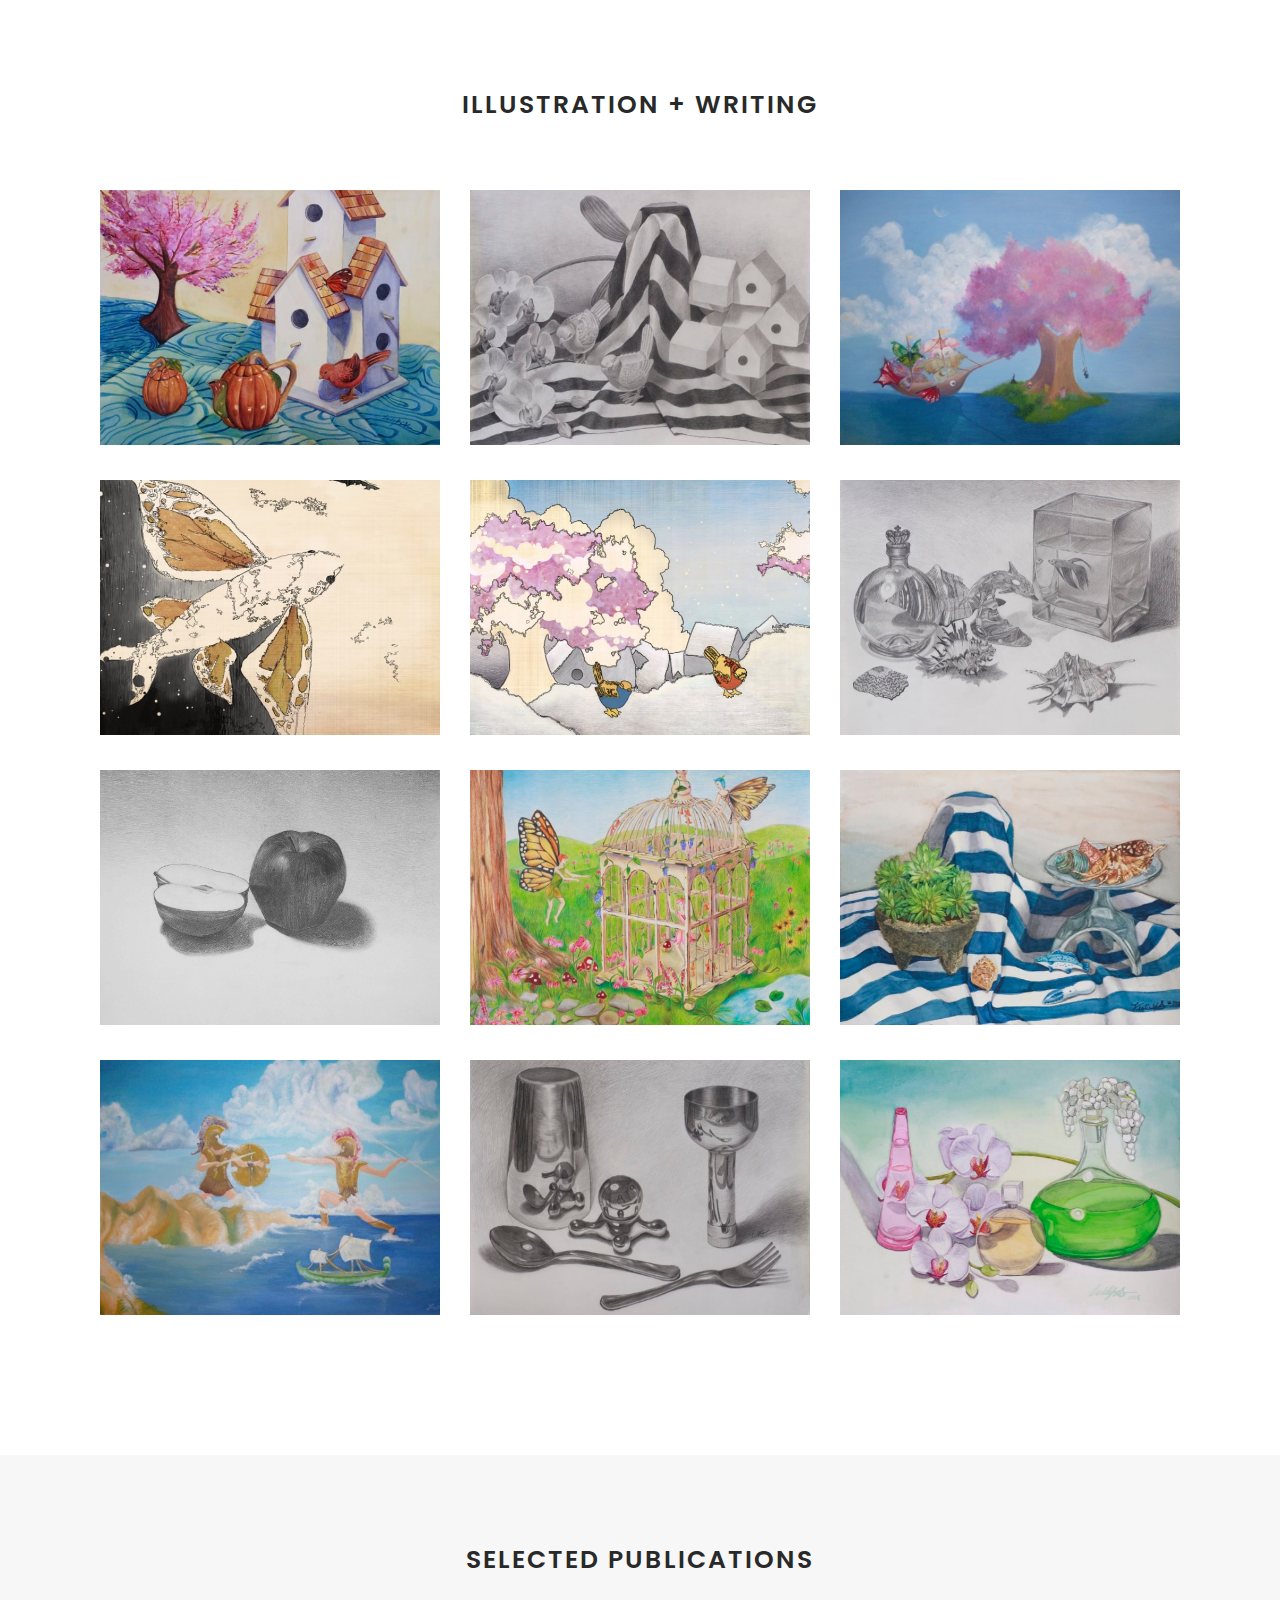
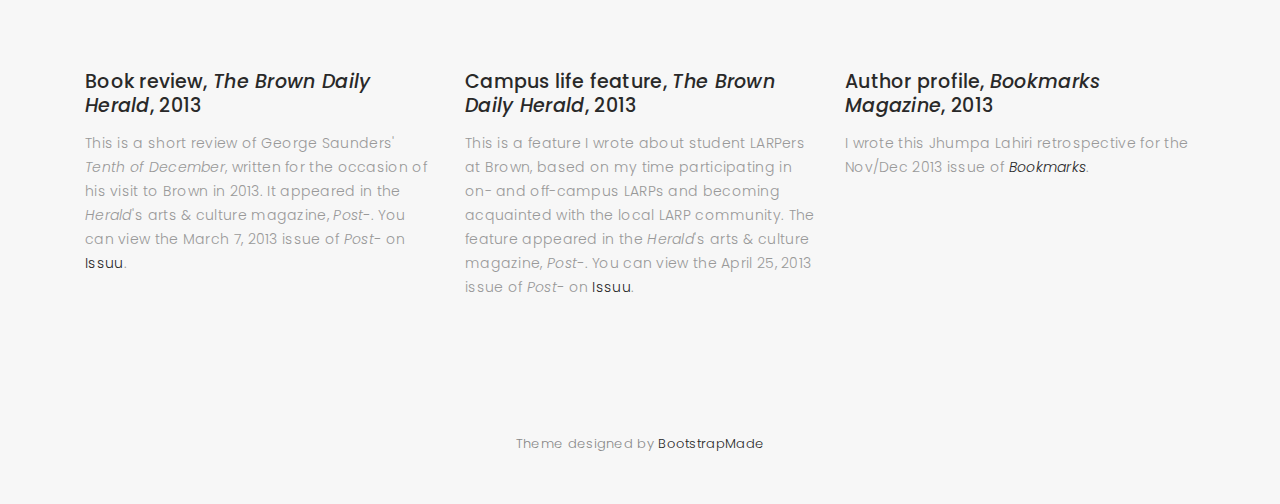
==== art/index.html @ 54185319 "swap images" ====
<!DOCTYPE html>
<html lang="en">

<head>
  <!-- meta -->
  <meta charset="utf-8">
  <meta content="width=device-width, initial-scale=1.0" name="viewport">

  <title>Leslie Shen</title>

  <!-- Google Fonts -->
  <link href="https://fonts.googleapis.com/css?family=Poppins:300,300i,400,400i,500,500i,600,600i,700,700i|Playfair+Display:400,400i,700,700i,900,900i" rel="stylesheet">

  <!-- Bootstrap CSS File -->
  <link href="lib/bootstrap/css/bootstrap.min.css" rel="stylesheet">

  <!-- Libraries CSS Files -->
  <link href="lib/owlcarousel/assets/owl.carousel.min.css" rel="stylesheet">
  <link href="lib/magnific-popup/magnific-popup.css" rel="stylesheet">
  <link href="lib/hover/hover.min.css" rel="stylesheet">

  <!-- Main Stylesheet File -->
  <link href="css/style.css" rel="stylesheet">

  <!-- Responsive css -->
  <link href="css/responsive.css" rel="stylesheet">

</head>

<body>


  <!-- start section portfolio -->
  <div id="portfolio" class="text-center paddsection">

    <div class="container">
      <div class="section-title text-center">
        <h2>Illustration + Writing</h2>
      </div>
    </div>

    <div class="container">
      <div class="row">
        <div class="col-md-12">

          <div class="portfolio-container">

            <div class="col-lg-4 col-md-6 portfolio-thumbnail all illustration">
              <a class="popup-img" href="images/watercolor1_min.jpg">
                <img src="images/watercolor1_min.jpg" alt="img">
              </a>
            </div>

            <div class="col-lg-4 col-md-6 portfolio-thumbnail all illustration">
              <a class="popup-img" href="images/pencil1_min.jpg">
                <img src="images/pencil1_min.jpg"  alt="img">
              </a>
            </div>

            <div class="col-lg-4 col-md-6 portfolio-thumbnail all illustration">
              <a class="popup-img" href="images/treeship_min_1.jpg">
                <img src="images/treeship_min_1.jpg" alt="img">
              </a>
            </div>

            <div class="col-lg-4 col-md-6 portfolio-thumbnail all illustration">
              <a class="popup-img" href="images/ukiyoe2_min.jpg">
                <img src="images/ukiyoe2_min.jpg" alt="img">
              </a>
            </div>

            <div class="col-lg-4 col-md-6 portfolio-thumbnail all illustration">
              <a class="popup-img" href="images/ukiyoe1_min.jpg">
                <img src="images/ukiyoe1_min.jpg" alt="img">
              </a>
            </div>

            <div class="col-lg-4 col-md-6 portfolio-thumbnail all illustration">
              <a class="popup-img" href="images/pencil2_min.jpg">
                <img src="images/pencil2_min.jpg" alt="img">
              </a>
            </div>

            <div class="col-lg-4 col-md-6 portfolio-thumbnail all illustration">
              <a class="popup-img" href="images/apple_min.jpg">
                <img src="images/apple_min.jpg" alt="img">
              </a>
            </div>

            <div class="col-lg-4 col-md-6 portfolio-thumbnail all illustration">
              <a class="popup-img" href="images/fairies_min.jpg">
                <img src="images/fairies_min.jpg" alt="img">
              </a>
            </div>

            <div class="col-lg-4 col-md-6 portfolio-thumbnail all illustration">
              <a class="popup-img" href="images/watercolor2_min.jpg">
                <img src="images/watercolor2_min.jpg" alt="img">
              </a>
            </div>

            <div class="col-lg-4 col-md-6 portfolio-thumbnail all illustration">
              <a class="popup-img" href="images/ship2_min.jpg">
                <img src="images/ship2_min.jpg" alt="img">
              </a>
            </div>

            <div class="col-lg-4 col-md-6 portfolio-thumbnail all illustration">
              <a class="popup-img" href="images/pencil4_min.jpg">
                <img src="images/pencil4_min.jpg" alt="img">
              </a>
            </div>

            <div class="col-lg-4 col-md-6 portfolio-thumbnail all illustration">
              <a class="popup-img" href="images/pencil6_min.jpg">
                <img src="images/watercolor3_min.jpg" alt="img">
              </a>
            </div>

          </div>
        </div>
      </div>
    </div>

  </div>
  <!-- End section portfolio -->


  <!-- start section journal -->
  <div id="journal" class="text-left paddsection">

    <div class="container">
      <div class="section-title text-center">
        <h2>Selected Publications</h2>
      </div>
    </div>

    <div class="container">
      <div class="journal-block">
        <div class="row">

          <div class="col-lg-4 col-md-6">
            <div class="journal-info">

              <div class="journal-txt">

                <h4><a href="http://post.browndailyherald.com/2013/03/07/george-saunders/">Book review, <i>The Brown Daily Herald</i>, 2013</a></h4>
                <p class="separator">
                This is a short review of George Saunders' <i>Tenth of December</i>, written for the occasion of his visit
                to Brown in 2013. It appeared in the <i>Herald</i>'s arts & culture magazine, <i>Post-</i>. 
                You can view the March 7, 2013 issue of <i>Post-</i> on <a href=https://issuu.com/browndailyherald/docs/2013-03-07-post>Issuu</a>.  
                </p>

              </div>

            </div>
          </div>

          <div class="col-lg-4 col-md-6">
            <div class="journal-info">

              <div class="journal-txt">

                <h4><a href="http://post.browndailyherald.com/2013/04/25/lrpe-diem/">Campus life feature, <i>The Brown Daily Herald</i>, 2013</a></h4>
                <p class="separator">
                This is a feature I wrote about student LARPers at Brown, based on my time 
                participating in on- and off-campus LARPs and becoming acquainted with the local LARP community.
                The feature appeared in the <i>Herald</i>'s arts & culture magazine, <i>Post-</i>.  
                You can view the April 25, 2013 issue of <i>Post-</i> on <a href="https://issuu.com/browndailyherald/docs/2013-04-25-post">Issuu</a>.
                </p>

              </div>

            </div>
          </div>

          <div class="col-lg-4 col-md-6">
            <div class="journal-info">

              <div class="journal-txt">

                <h4><a href="jhumpalahiri-20131112.pdf">Author profile, <i>Bookmarks Magazine</i>, 2013</a></h4>
                <p class="separator">
                I wrote this Jhumpa Lahiri retrospective for the Nov/Dec 2013 issue of <a href="http://www.bookmarksmagazine.com"><i>Bookmarks</i></a>. 
                </p>

              </div>

            </div>
          </div>

        </div>

      </div>
    </div>

  </div>
  <!-- End section journal -->


  <!-- start section footer -->
  <div id="footer" class="text-center">
    <div class="container">

      <div class="credits">
        Theme designed by <a href="https://bootstrapmade.com/">BootstrapMade</a>
      </div>

    </div>
  </div>
  <!-- End section footer -->

  <!-- JavaScript Libraries -->
  <script src="lib/jquery/jquery.min.js"></script>
  <script src="lib/jquery/jquery-migrate.min.js"></script>
  <script src="lib/bootstrap/js/bootstrap.bundle.min.js"></script>
  <script src="lib/owlcarousel/owl.carousel.min.js"></script> 
  <script src="lib/magnific-popup/magnific-popup.min.js"></script>
  <script src="lib/isotope/isotope.pkgd.min.js"></script>

  <!-- Template Main Javascript File -->
  <script src="js/main.js"></script>

</body>

</html>
---- art/css/style.css ----
/*  General Styling
/*-----------------------------------------------------------------------------------*/

body {
  background: #ffffff;
  color: #898989;
  font-family: 'Poppins', helvetica;
  font-size: 15px;
  font-weight: 300;
  line-height: 20px;
  letter-spacing: 0.02em;
  overflow-x: hidden;
  margin: 0 auto;
  padding: 0;
  -moz-box-sizing: border-box;
  -ms-box-sizing: border-box;
  -o-box-sizing: border-box;
  -webkit-box-sizing: border-box;
  box-sizing: border-box;
}

h1, h2, h3, h4, h5, h6 {
  margin: 0;
}

h2 {
  color: #292929;
  font-weight: 600;
}

h4 {
  color: #292929;
  font-size: 14px;
  font-weight: 600;
}

a {
  color: #292929;
  text-decoration: none !important;
  -moz-transition: all 0.5s ease-in-out 0s;
  -ms-transition: all 0.5s ease-in-out 0s;
  -o-transition: all 0.5s ease-in-out 0s;
  -webkit-transition: all 0.5s ease-in-out 0s;
  transition: all 0.5s ease-in-out 0s;
}

a:hover {
  -moz-transition: all 0.5s ease-in-out 0s;
  -ms-transition: all 0.5s ease-in-out 0s;
  -o-transition: all 0.5s ease-in-out 0s;
  -webkit-transition: all 0.5s ease-in-out 0s;
  transition: all 0.5s ease-in-out 0s;
}

a:hover, a:focus {
  color: #5a7694;
  text-decoration: underline;
}

nav ul li a {
  padding: 2px 0 0 0;
  position: relative;
  display: block;
  font-size: 12px;
  color: #999999;
  letter-spacing: 0.1em;
  font-weight: 500;
  line-height: 14px;
  text-transform: uppercase;
  -moz-transition: all 0.5s ease-in-out 0s;
  -ms-transition: all 0.5s ease-in-out 0s;
  -o-transition: all 0.5s ease-in-out 0s;
  -webkit-transition: all 0.5s ease-in-out 0s;
  transition: all 0.5s ease-in-out 0s;
}

p {
  margin: 25px 0;
  padding: 0;
  font-size: 15px;
  color: #999999;
  line-height: 28px;
}

::-moz-selection {
  background: #5a7694;
  color: #fff;
}

::selection {
  background: #5a7694;
  color: #fff;
}

.btn {
  background: #333;
  border: medium none;
  border-radius: 0;
  color: #fff;
  font-size: 12px;
  height: 50px;
  line-height: 50px;
  padding: 0 30px;
  text-transform: uppercase;
}

.btn:hover, .btn:focus {
  color: #fff;
}

.padDiv {
  padding: 30px 20px;
}

.section-title {
  margin-bottom: 70px;
}

.section-title h2 {
  font-size: 25px;
  letter-spacing: 2px;
  text-transform: uppercase;
}

.form-control {
  background-color: transparent;
  border: 1px solid #999;
  border-radius: 0;
  color: #999999;
  font-size: 12px;
  font-weight: 500;
  height: 50px;
  letter-spacing: 0.1em;
  padding-left: 10px;
  margin: 0 0 25px 0;
  line-height: 14px;
  text-transform: uppercase;
}

.form-control:focus {
  box-shadow: none;
  outline: 0 none;
}

.paddsection {
  padding-top: 90px;
  padding-bottom: 90px;
}

.paddsections {
  padding-top: 90px;
  padding-bottom: 90px !important;
}

.hvr-shutter-in-horizontal::before {
  background: #333;
}

.hvr-shutter-in-horizontal:hover {
  background: #5a7694;
}

.mb-30 {
  margin-bottom: 30px;
}

/*-----------------------------------------------------------------------------------*/
/*  Portfolio
/*-----------------------------------------------------------------------------------*/

#portfolio {
  position: relative;
  padding-bottom: 50px;
}

#portfolio .portfolio-list {
  margin-bottom: 50px;
}

#portfolio .portfolio-list .nav {
  display: inline-block;
  margin: 0;
}

#portfolio .portfolio-list .nav li {
  margin: 0 40px 0 0;
  float: left;
  font-size: 14px;
  color: #999999;
  line-height: 16px;
  cursor: pointer;
  font-family: 'Poppins', helvetica;
  font-weight: 500;
  letter-spacing: 0.02em;
  text-transform: capitalize;
  -moz-transition: all 0.5s ease-in-out 0s;
  -ms-transition: all 0.5s ease-in-out 0s;
  -o-transition: all 0.5s ease-in-out 0s;
  -webkit-transition: all 0.5s ease-in-out 0s;
  transition: all 0.5s ease-in-out 0s;
}

#portfolio .portfolio-list .nav li:hover, #portfolio .portfolio-list .nav li.filter-active  {
  color: #5a7694;
  -moz-transition: all 0.5s ease-in-out 0s;
  -ms-transition: all 0.5s ease-in-out 0s;
  -o-transition: all 0.5s ease-in-out 0s;
  -webkit-transition: all 0.5s ease-in-out 0s;
  transition: all 0.5s ease-in-out 0s;
}

#portfolio .portfolio-container {
  display: inline-block;
  margin-bottom: 50px;
  width: 100%;
}

.portfolio-thumbnail {
  margin-bottom: 30px;
  overflow: hidden;
  min-height: 260px;
}

.portfolio-thumbnail img {
  max-width: 100%;
}

/*-----------------------------------------------------------------------------------*/
/*  Journal
/*-----------------------------------------------------------------------------------*/

#journal,  #journal-blog {
  height: auto;
  width: 100%;
  background: #f7f7f7;
  padding-bottom: 60px;
  position: relative;
}

#journal-blog {
  background: #fff;
  padding-bottom: 30px;
}

#journal .journal-block {
  display: inline-block;
  height: auto;
  width: 100%;
}

#journal .journal-block .journal-info {
  position: relative;
}

.journal-block .journal-info img {
  max-width: 100%;
}

.journal-block .journal-info .journal-txt {
  padding: 25px 0px;
  position: relative;
}

.journal-block .journal-info .journal-txt h4 a {
  display: block;
  font-size: 19px;
  line-height: 24px;
  margin: 0 0 13px 0;
  font-weight: 500;
  color: #292929;
  -moz-transition: all 0.5s ease-in-out 0s;
  -ms-transition: all 0.5s ease-in-out 0s;
  -o-transition: all 0.5s ease-in-out 0s;
  -webkit-transition: all 0.5s ease-in-out 0s;
  transition: all 0.5s ease-in-out 0s;
}

.journal-block .journal-info .journal-txt h4 a:hover {
  color: #5a7694;
  -moz-transition: all 0.5s ease-in-out 0s;
  -ms-transition: all 0.5s ease-in-out 0s;
  -o-transition: all 0.5s ease-in-out 0s;
  -webkit-transition: all 0.5s ease-in-out 0s;
  transition: all 0.5s ease-in-out 0s;
}

.journal-block .journal-info .journal-txt p {
  margin: 0;
  font-size: 14px;
  line-height: 24px;
}


/*-----------------------------------------------------------------------------------*/
/*  Footer
/*-----------------------------------------------------------------------------------*/

#footer {
  background: #f7f7f7;
  padding-top: 50px;
  padding-bottom: 50px;
}

#footer .socials-media {
  width: 100%;
}

#footer .socials-media ul {
  display: inline-block;
  float: none;
  margin: 0 0 20px 0;
}

#footer .socials-media ul li {
  float: left;
  margin-left: 10px;
  margin-right: 10px;
}

#footer .socials-media ul li a {
  font-size: 24px;
  color: #999;
  letter-spacing: 0.1em;
  font-weight: 500;
  background: transparent;
  text-transform: uppercase;
  -moz-transition: all 0.5s ease-in-out 0s;
  -ms-transition: all 0.5s ease-in-out 0s;
  -o-transition: all 0.5s ease-in-out 0s;
  -webkit-transition: all 0.5s ease-in-out 0s;
  transition: all 0.5s ease-in-out 0s;
}

#footer .socials-media ul li a:hover {
  color: #5a7694;
  -moz-transition: all 0.5s ease-in-out 0s;
  -ms-transition: all 0.5s ease-in-out 0s;
  -o-transition: all 0.5s ease-in-out 0s;
  -webkit-transition: all 0.5s ease-in-out 0s;
  transition: all 0.5s ease-in-out 0s;
}

#footer p {
  font-size: 12px;
  letter-spacing: 0.1em;
  font-weight: 500;
  margin-top: 0;
  text-transform: uppercase;
}

.credits {
  font-size: 13px;
}
---- art/css/responsive.css ----
/** Width between 1200x to 0
 *  ~~~~~~~~~~~~~~~~~~~~~~~~~~~~~~~~~~~~
 */

@media (min-width: 1200px) {

}

/** Width between 992px to 1199px
 *  ~~~~~~~~~~~~~~~~~~~~~~~~~~~~~~~~~~~~
 */

@media (min-width: 992px) and (max-width: 1199px) {
  
}

/** Width between 768px to 991px
 *  ~~~~~~~~~~~~~~~~~~~~~~~~~~~~~~~~~~~~
 */

@media (min-width: 768px) and (max-width: 991px) {
  /* Navbar */
  nav {
    padding: 10px 15px;
  }
  .nav-menu {
    margin-top: 40px;
    display: none;
    float: none;
    width: 100%;
  }
  .nav-menu li {
    float: none;
    width: 100%;
    text-align: center;
    border-top: 1px solid #f7f7f7;
    line-height: 45px;
    margin-left: 0;
    padding-top: 10px;
    padding-bottom: 10px;
  }
  .responsive {
    float: right;
    padding-top: 15px;
    display: block;
  }
  /* About */
  .head-info .header-content .cmaster h1 {
    font-size: 32px;
  }
  #about .div-img-bg {
    padding: 0;
  }
  #about .div-img-bg .about-img img {
    margin-top: 0%;
    margin-left: calc(0% - 0px);
  }
  #about .about-descr .p-heading {
    font-size: 20px;
  }
  #about .about-descr .separator {
    max-width: 100%;
    margin-bottom: 0;
  }
  /* portfolio */
  #portfolio .portfolio-list .nav li {
    float: none;
    margin: 20px;
    display: inline-block;
  }
  /* journal */
  #journal .journal-block .journal-info {
    margin-bottom: 30px;
  }
  /* Contact */
  .contact-contact {
    margin-bottom: 30px;
  }
  /* Footer */
  #footer .socials-media ul li {
    margin-right: 0;
    margin-left: 0;
    float: none;
    display: inline-block;
  }
}

/** Width between 767px to 0
 *  ~~~~~~~~~~~~~~~~~~~~~~~~~~~~~~~~~~~~
 */

@media (max-width: 767px) {
  /* Navbar */
  nav {
    padding: 20px 15px;
  }
  .nav-menu {
    margin-top: 40px;
    display: none;
    float: none;
    width: 100%;
  }
  .nav-menu li {
    float: none;
    width: 100%;
    text-align: center;
    border-top: 1px solid #f7f7f7;
    line-height: 45px;
    margin-left: 0;
    padding-top: 10px;
    padding-bottom: 10px;
  }
  .responsive {
    float: right;
    padding-top: 15px;
    display: block;
  }
  /* About */
  .head-info .header-content h1 {
    font-size: 32px;
  }
  #about .div-img-bg {
    padding: 0;
  }
  #about .div-img-bg .about-img img {
    margin-top: 0%;
    margin-left: calc(0% - 0px);
  }
  #about .about-descr .p-heading {
    font-size: 20px;
  }
  #about .about-descr .separator {
    max-width: 100%;
    margin-bottom: 0;
  }
  /* portfolio */
  #portfolio .portfolio-list .nav li {
    float: none;
    margin: 20px;
    display: inline-block;
  }
  /* journal */
  #journal .journal-block .journal-info {
    margin-bottom: 30px;
  }
  /* Contact */
  .contact-contact {
    margin-bottom: 30px;
  }
  /* Footer */
  #footer .socials-media ul li {
    margin-right: 0;
    margin-left: 0;
    float: none;
    display: inline-block;
  }
}

/** Width between 600px to 0
 *  ~~~~~~~~~~~~~~~~~~~~~~~~~~~~~~~~~~~~
 */

@media (max-width: 600px) {
  /* Navbar */
  nav {
    padding: 20px 15px;
  }
  .nav-menu {
    margin-top: 40px;
    display: none;
    float: none;
    width: 100%;
  }
  .nav-menu li {
    float: none;
    width: 100%;
    text-align: center;
    border-top: 1px solid #f7f7f7;
    line-height: 45px;
    margin-left: 0;
    padding-top: 10px;
    padding-bottom: 10px;
  }
  .responsive {
    float: right;
    padding-top: 15px;
    display: block;
  }
  /* About */
  .head-info .header-content h1 {
    font-size: 32px;
  }
  #about .div-img-bg {
    padding: 0;
  }
  #about .div-img-bg .about-img img {
    margin-top: 0%;
    margin-left: calc(0% - 0px);
  }
  #about .about-descr .p-heading {
    font-size: 20px;
  }
  #about .about-descr .separator {
    max-width: 100%;
    margin-bottom: 0;
  }
  /* portfolio */
  #portfolio .portfolio-list .nav li {
    float: none;
    margin: 10px;
    display: inline-block;
  }
  /* journal */
  #journal .journal-block .journal-info {
    margin-bottom: 30px;
  }
  /* Contact */
  .contact-contact {
    margin-bottom: 30px;
  }
  /* Footer */
  #footer .socials-media ul li {
    margin-right: 0;
    margin-left: 0;
    float: none;
    display: inline-block;
  }
}

/** Width between 480px to 0
 *  ~~~~~~~~~~~~~~~~~~~~~~~~~~~~~~~~~~~~
 */

@media (max-width: 480px) {
  /* Navbar */
  nav {
    padding: 20px 15px;
  }
  .nav-menu {
    margin-top: 40px;
    display: none;
    float: none;
    width: 100%;
  }
  .nav-menu li {
    float: none;
    width: 100%;
    text-align: center;
    border-top: 1px solid #f7f7f7;
    line-height: 45px;
    margin-left: 0;
    padding-top: 10px;
    padding-bottom: 10px;
  }
  .responsive {
    float: right;
    padding-top: 15px;
    display: block;
  }
  /* About */
  .head-info .header-content h1 {
    font-size: 32px;
  }
  #about .div-img-bg {
    padding: 0;
  }
  #about .div-img-bg .about-img img {
    margin-top: 0%;
    margin-left: calc(0% - 0px);
  }
  #about .about-descr .p-heading {
    font-size: 20px;
  }
  #about .about-descr .separator {
    max-width: 100%;
    margin-bottom: 0;
  }
  /* portfolio */
  #portfolio .portfolio-list .nav li {
    float: none;
    margin: 20px;
  }
  /* journal */
  #journal .journal-block .journal-info {
    margin-bottom: 30px;
  }
  /* Contact */
  .contact-contact {
    margin-bottom: 30px;
  }
  /* Footer */
  #footer .socials-media ul li {
    margin-right: 0;
    margin-left: 0;
    float: none;
    display: inline-block;
  }
}

/** Width between 320px to 0
 *  ~~~~~~~~~~~~~~~~~~~~~~~~~~~~~~~~~~~~
 */

@media (max-width: 320px) {
  /* Navbar */
  nav {
    padding: 20px 15px;
  }
  .nav-menu {
    margin-top: 40px;
    display: none;
    float: none;
    width: 100%;
  }
  .nav-menu li {
    float: none;
    width: 100%;
    text-align: center;
    border-top: 1px solid #f7f7f7;
    line-height: 45px;
    margin-left: 0;
    padding-top: 10px;
    padding-bottom: 10px;
  }
  .responsive {
    float: right;
    padding-top: 15px;
    display: block;
  }
  /* About */
  .head-info .header-content h1 {
    font-size: 32px;
  }
  #about .div-img-bg {
    padding: 0;
  }
  #about .div-img-bg .about-img img {
    margin-top: 0%;
    margin-left: calc(0% - 0px);
  }
  #about .about-descr .p-heading {
    font-size: 20px;
  }
  #about .about-descr .separator {
    max-width: 100%;
    margin-bottom: 0;
  }
  /* portfolio */
  #portfolio .portfolio-list .nav li {
    float: none;
    margin: 20px;
  }
  /* journal */
  #journal .journal-block .journal-info {
    margin-bottom: 30px;
  }
  /* Contact */
  .contact-contact {
    margin-bottom: 30px;
  }
  /* Footer */
  #footer .socials-media ul li {
    margin-right: 0;
    margin-left: 0;
    float: none;
    display: inline-block;
  }
  /* Single page */
  .entry-comments-body span {
    display: inline-block;
    margin-right: 0;
  }
}
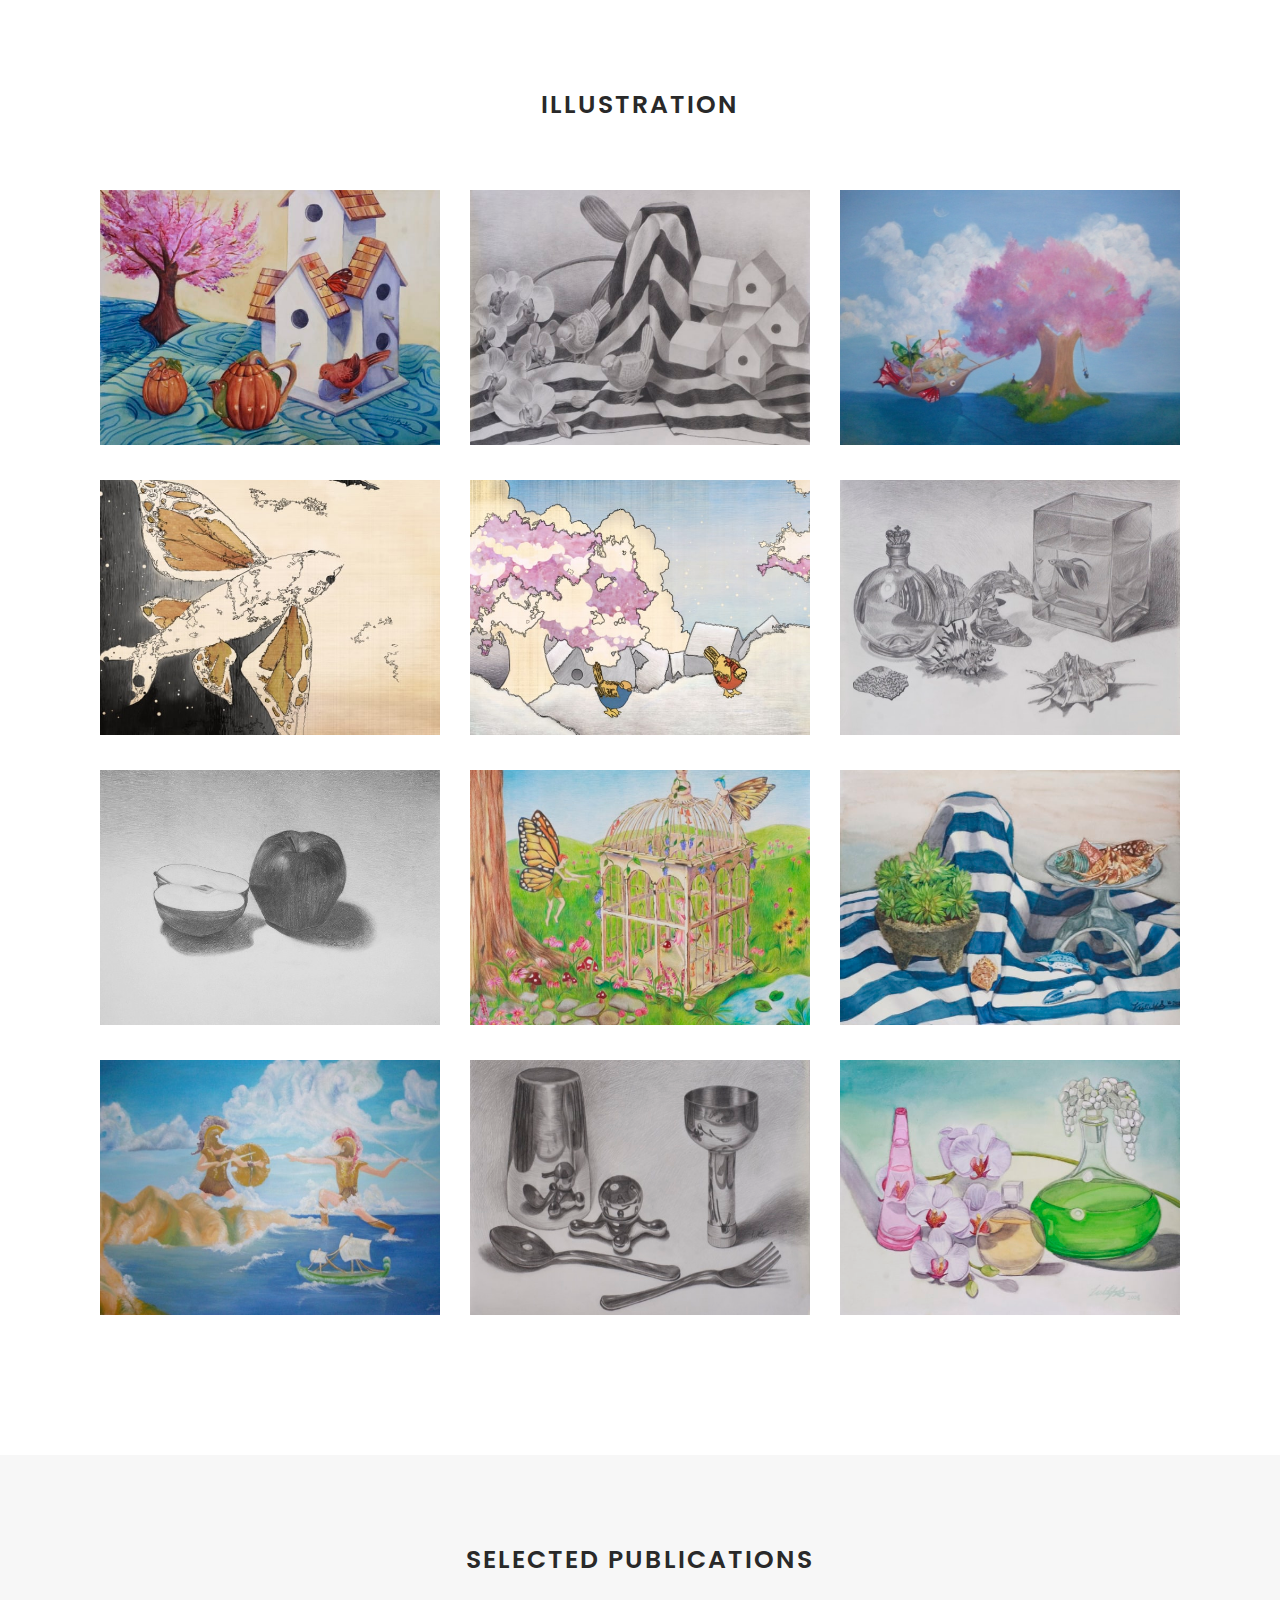
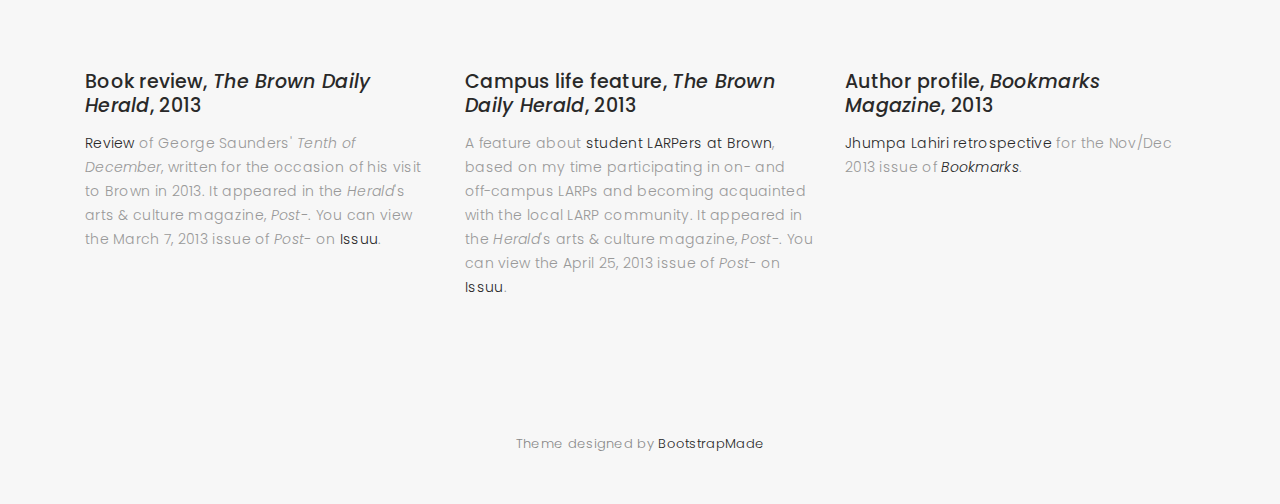
==== commit d3cb5e00: "update pub descriptions" ====
--- a/art/index.html
+++ b/art/index.html
@@ -35,7 +35,7 @@
 
     <div class="container">
       <div class="section-title text-center">
-        <h2>Illustration + Writing</h2>
+        <h2>Illustration</h2>
       </div>
     </div>
 
@@ -112,7 +112,7 @@
             </div>
 
             <div class="col-lg-4 col-md-6 portfolio-thumbnail all illustration">
-              <a class="popup-img" href="images/pencil6_min.jpg">
+              <a class="popup-img" href="images/watercolor3_min.jpg">
                 <img src="images/watercolor3_min.jpg" alt="img">
               </a>
             </div>
@@ -146,8 +146,8 @@
 
                 <h4><a href="http://post.browndailyherald.com/2013/03/07/george-saunders/">Book review, <i>The Brown Daily Herald</i>, 2013</a></h4>
                 <p class="separator">
-                This is a short review of George Saunders' <i>Tenth of December</i>, written for the occasion of his visit
-                to Brown in 2013. It appeared in the <i>Herald</i>'s arts & culture magazine, <i>Post-</i>. 
+                <a href="http://post.browndailyherald.com/2013/03/07/george-saunders/">Review</a> of George Saunders' <i>Tenth of December</i>,
+                written for the occasion of his visit to Brown in 2013. It appeared in the <i>Herald</i>'s arts & culture magazine, <i>Post-</i>. 
                 You can view the March 7, 2013 issue of <i>Post-</i> on <a href=https://issuu.com/browndailyherald/docs/2013-03-07-post>Issuu</a>.  
                 </p>
 
@@ -163,9 +163,9 @@
 
                 <h4><a href="http://post.browndailyherald.com/2013/04/25/lrpe-diem/">Campus life feature, <i>The Brown Daily Herald</i>, 2013</a></h4>
                 <p class="separator">
-                This is a feature I wrote about student LARPers at Brown, based on my time 
+                A feature about <a href="http://post.browndailyherald.com/2013/04/25/lrpe-diem/">student LARPers at Brown</a>, based on my time 
                 participating in on- and off-campus LARPs and becoming acquainted with the local LARP community.
-                The feature appeared in the <i>Herald</i>'s arts & culture magazine, <i>Post-</i>.  
+                It appeared in the <i>Herald</i>'s arts & culture magazine, <i>Post-</i>.  
                 You can view the April 25, 2013 issue of <i>Post-</i> on <a href="https://issuu.com/browndailyherald/docs/2013-04-25-post">Issuu</a>.
                 </p>
 
@@ -181,7 +181,7 @@
 
                 <h4><a href="jhumpalahiri-20131112.pdf">Author profile, <i>Bookmarks Magazine</i>, 2013</a></h4>
                 <p class="separator">
-                I wrote this Jhumpa Lahiri retrospective for the Nov/Dec 2013 issue of <a href="http://www.bookmarksmagazine.com"><i>Bookmarks</i></a>. 
+                <a href="jhumpalahiri-20131112.pdf">Jhumpa Lahiri retrospective</a> for the Nov/Dec 2013 issue of <a href="http://www.bookmarksmagazine.com"><i>Bookmarks</i></a>. 
                 </p>
 
               </div>
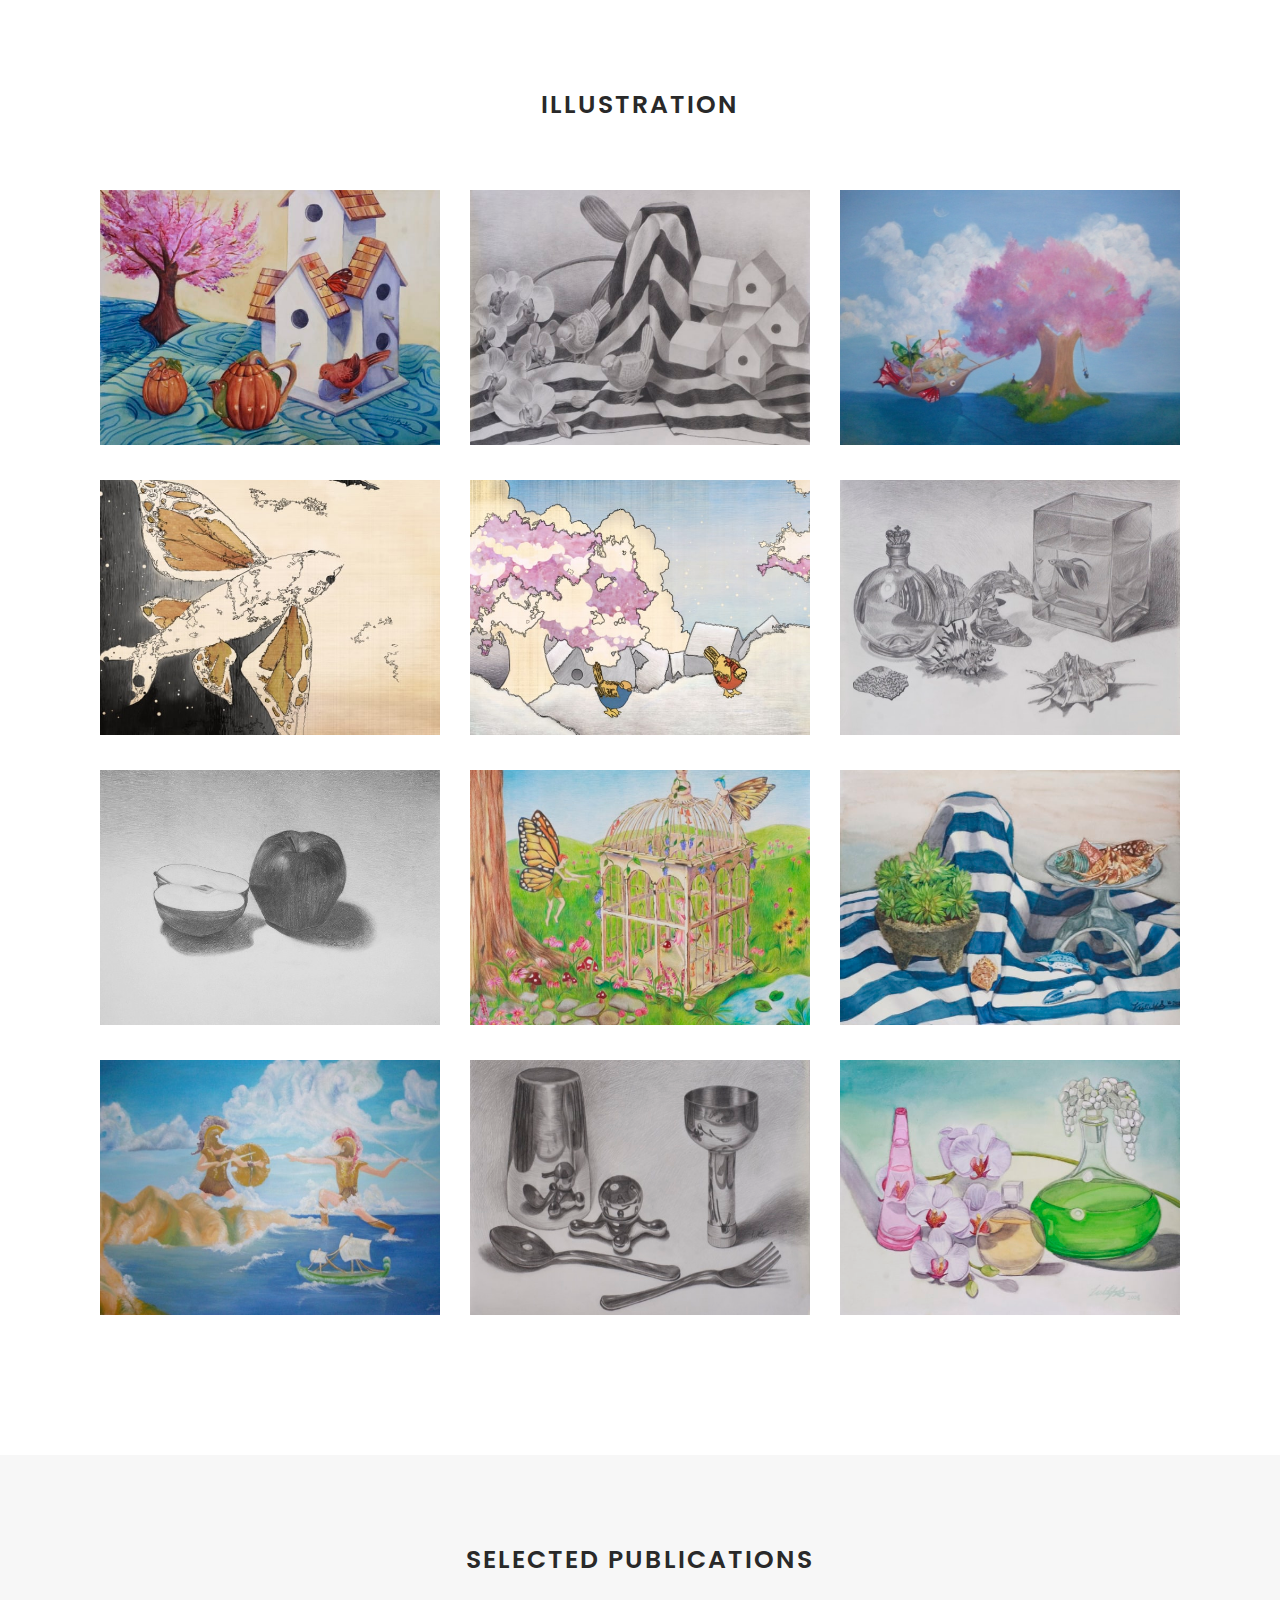
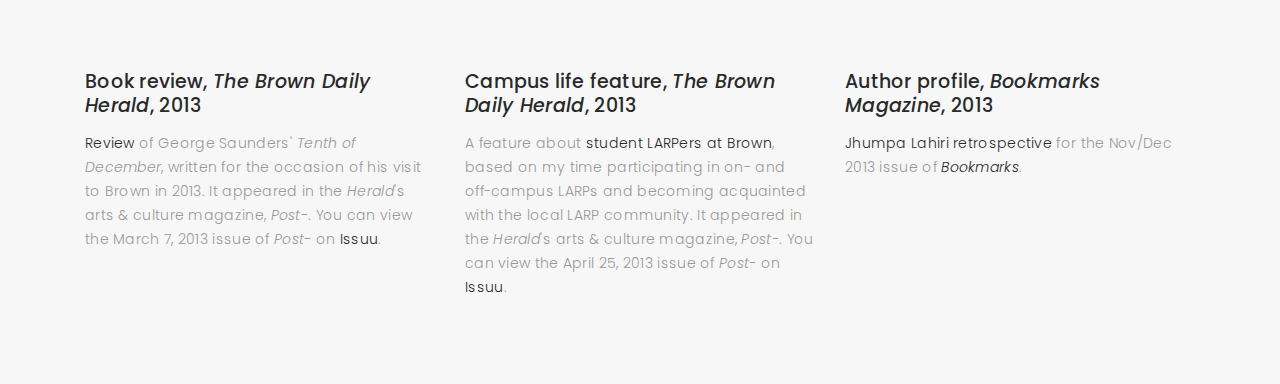
==== commit d482d877: "about page" ====
--- a/art/index.html
+++ b/art/index.html
@@ -197,19 +197,6 @@
   </div>
   <!-- End section journal -->
 
-
-  <!-- start section footer -->
-  <div id="footer" class="text-center">
-    <div class="container">
-
-      <div class="credits">
-        Theme designed by <a href="https://bootstrapmade.com/">BootstrapMade</a>
-      </div>
-
-    </div>
-  </div>
-  <!-- End section footer -->
-
   <!-- JavaScript Libraries -->
   <script src="lib/jquery/jquery.min.js"></script>
   <script src="lib/jquery/jquery-migrate.min.js"></script>
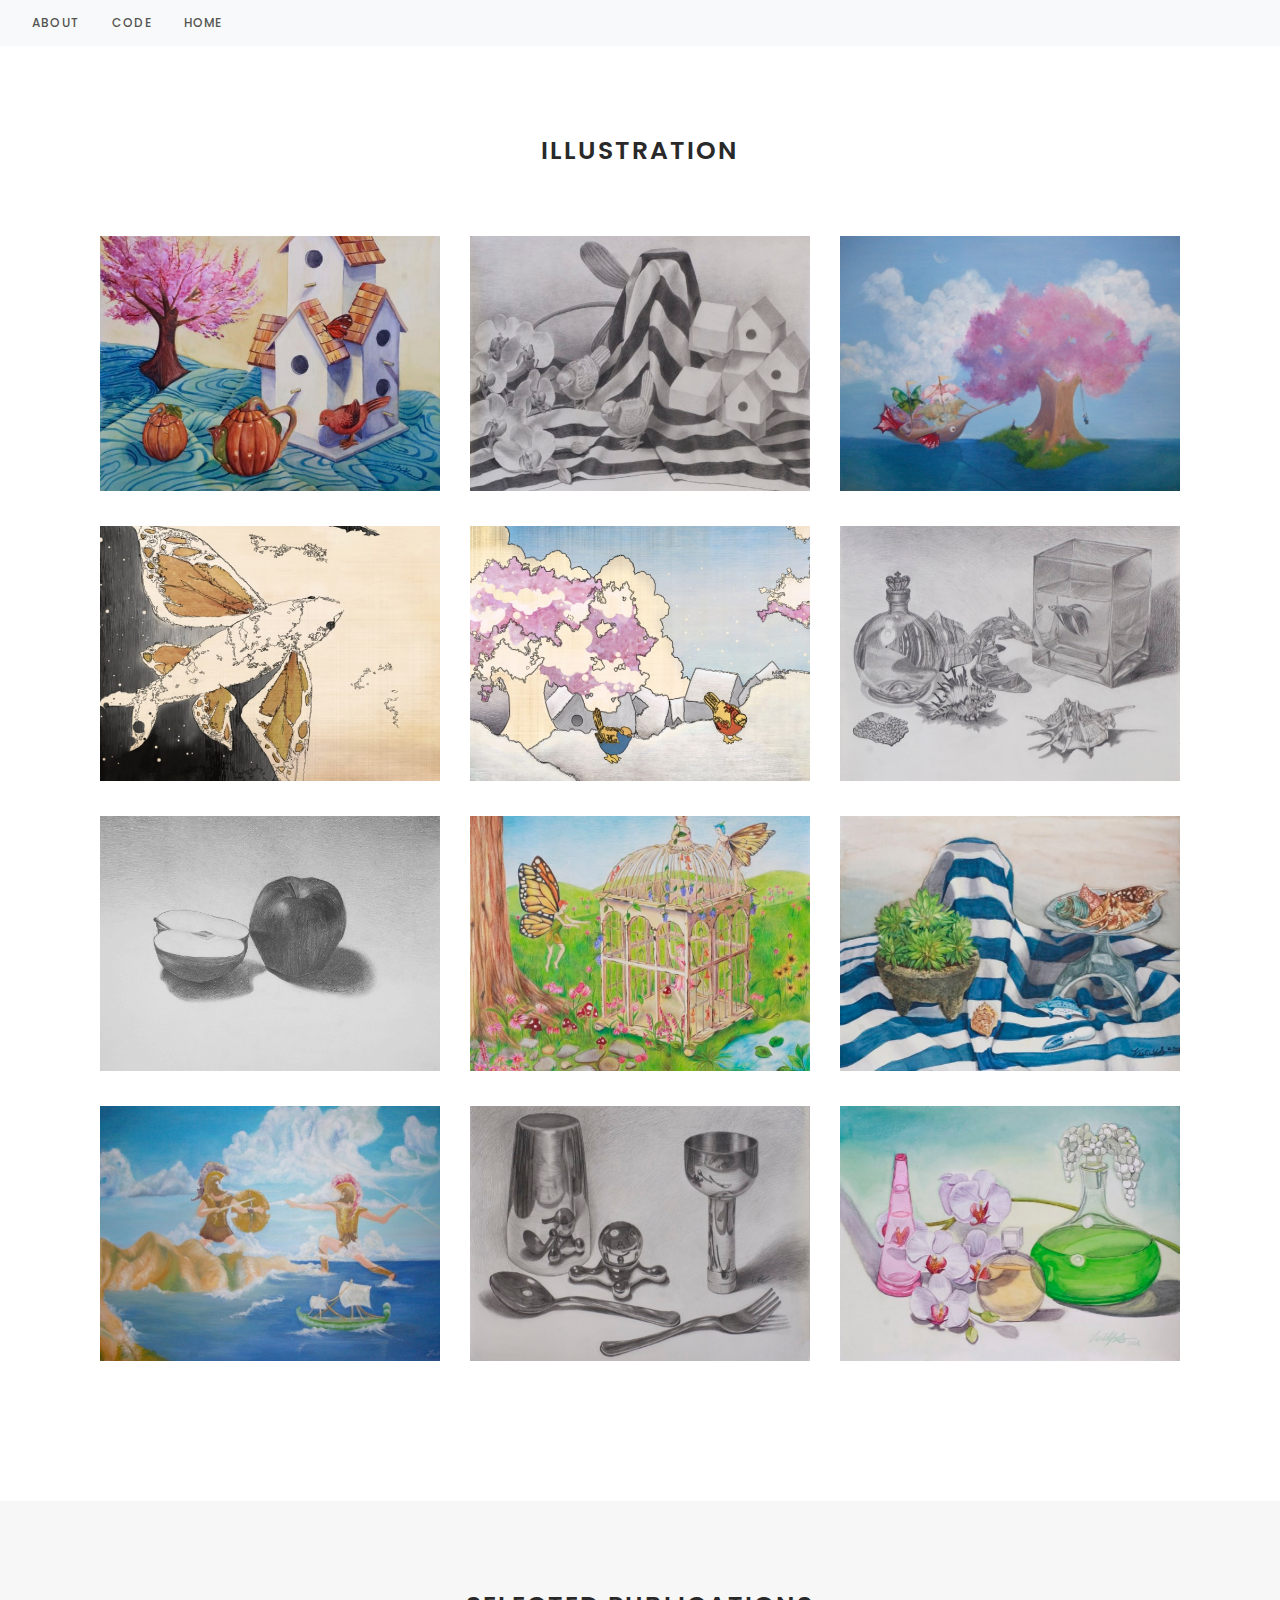
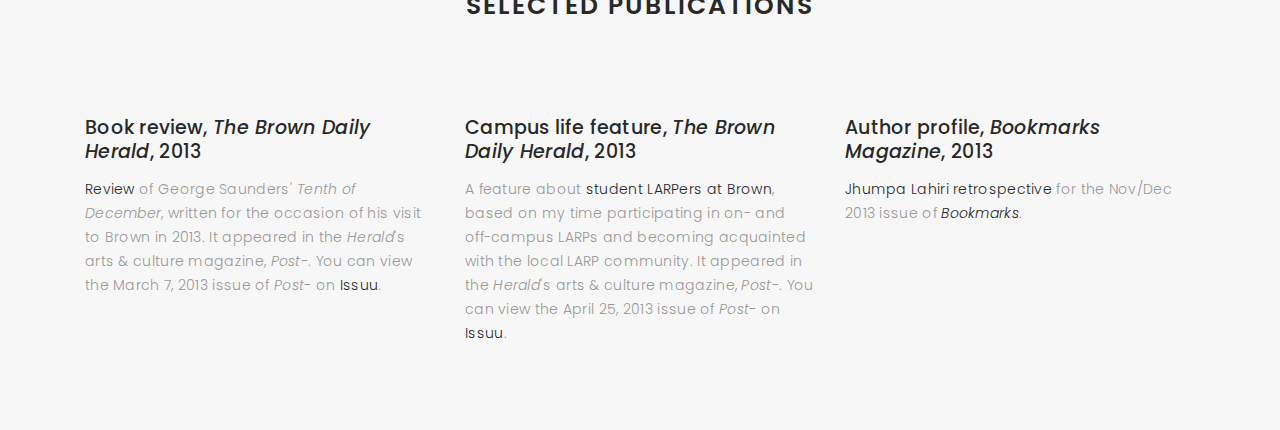
==== commit 81e9fffb: "add navbars" ====
--- a/art/index.html
+++ b/art/index.html
@@ -29,6 +29,19 @@
 
 <body>
 
+    <div class="bar-div">
+       <!-- navigation bar -->
+       <nav class="navbar navbar-light bg-light">
+       <ul class="nav nav-fill">
+          <li class="nav-item">
+             <a class="nav-link" href="./about">about</a></li>
+          <li class="nav-item">
+             <a class="nav-link" href="./cs">code</a></li>
+          <li class="nav-item">
+             <a class="nav-link" href="./">home</a></li>
+       </ul>
+       </nav>
+    </div>
 
   <!-- start section portfolio -->
   <div id="portfolio" class="text-center paddsection">
--- a/art/css/style.css
+++ b/art/css/style.css
@@ -1,5 +1,17 @@
 /*  General Styling
 /*-----------------------------------------------------------------------------------*/
+
+.nav-link {
+   color: #545450;
+}
+
+.nav-link:hover {
+   color: #000000;
+}
+
+.bar-div {
+  left: 12%;
+}
 
 body {
   background: #ffffff;
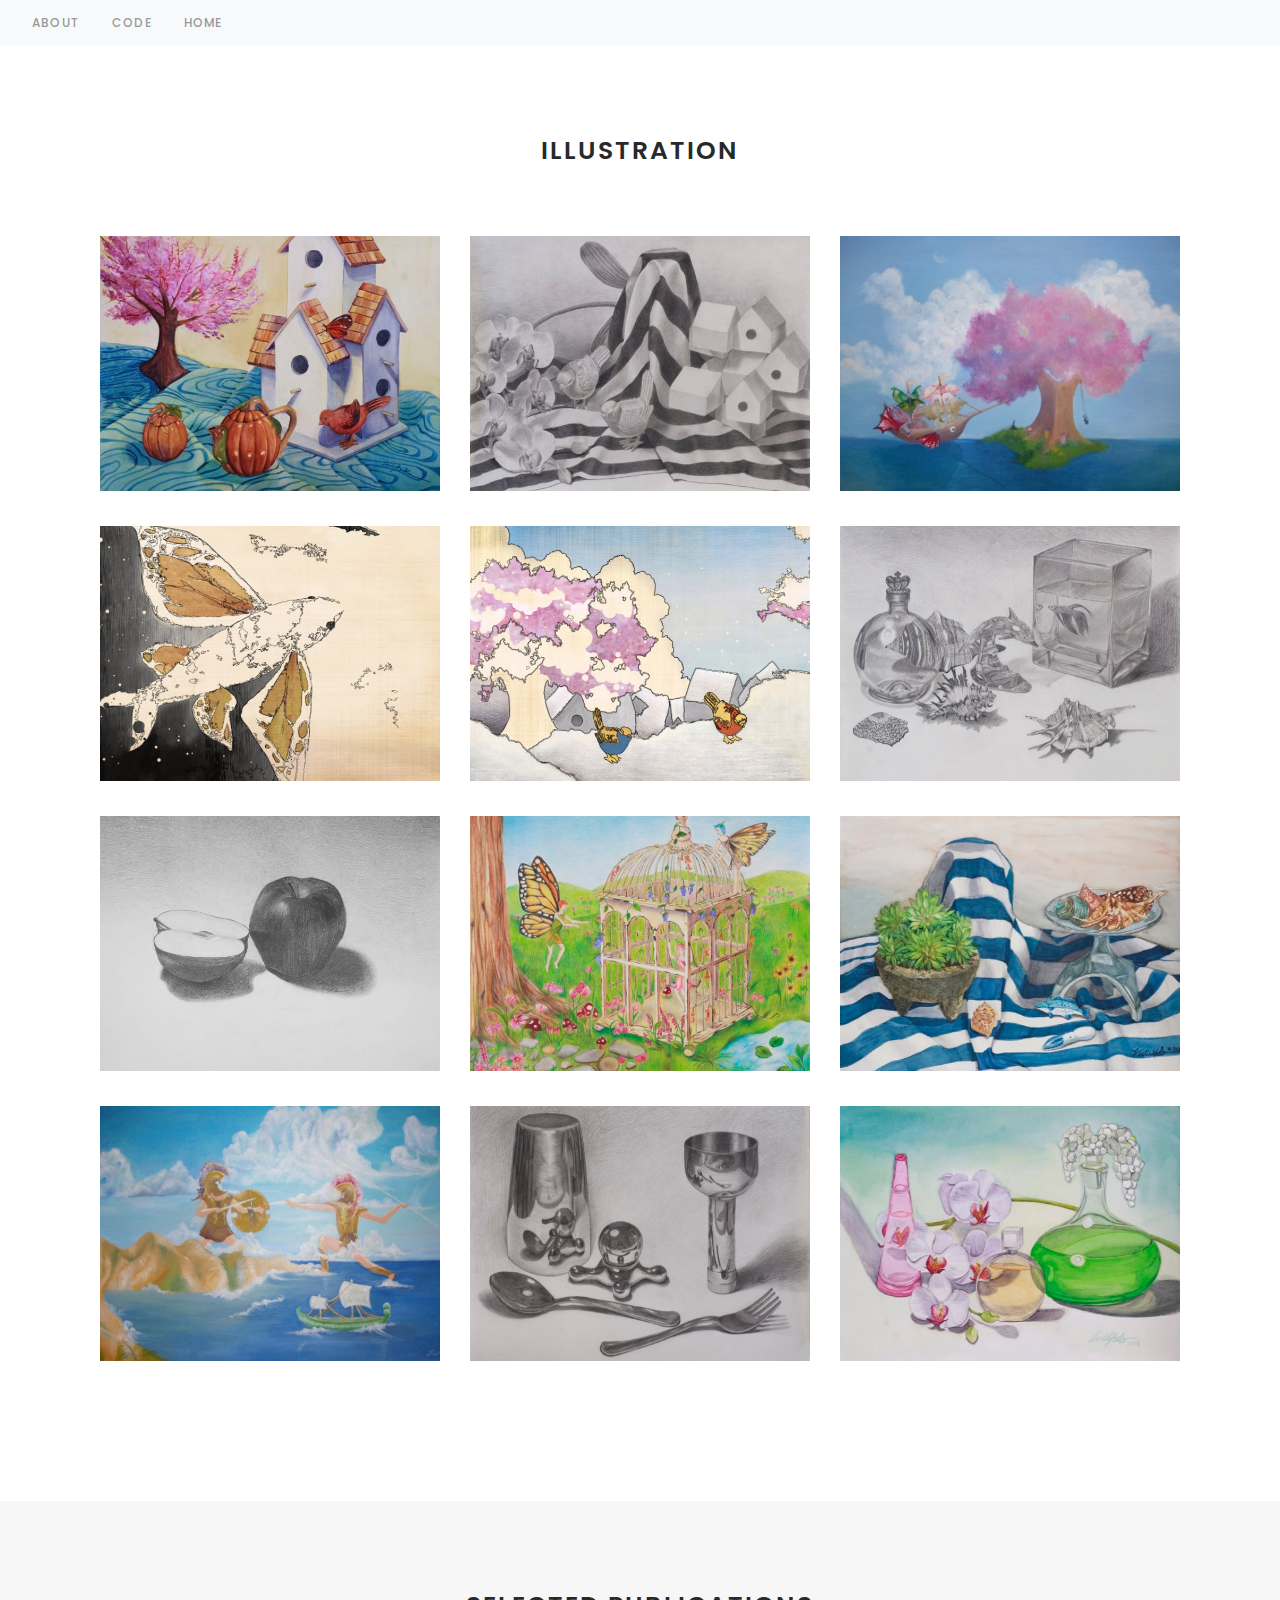
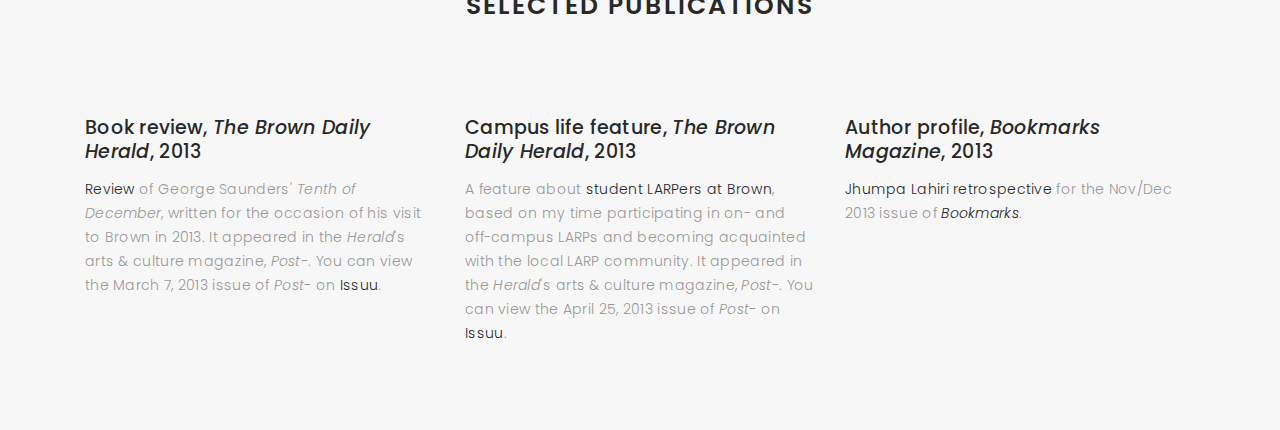
==== commit c549d274: "refine styling" ====
--- a/art/index.html
+++ b/art/index.html
@@ -34,11 +34,11 @@
        <nav class="navbar navbar-light bg-light">
        <ul class="nav nav-fill">
           <li class="nav-item">
-             <a class="nav-link" href="./about">about</a></li>
+             <a class="nav-link" href="https://leslieyshen.com/about">about</a></li>
           <li class="nav-item">
-             <a class="nav-link" href="./cs">code</a></li>
+             <a class="nav-link" href="https://leslieyshen.com/cs">code</a></li>
           <li class="nav-item">
-             <a class="nav-link" href="./">home</a></li>
+             <a class="nav-link" href="https://leslieyshen.com">home</a></li>
        </ul>
        </nav>
     </div>
--- a/art/css/style.css
+++ b/art/css/style.css
@@ -1,17 +1,5 @@
 /*  General Styling
 /*-----------------------------------------------------------------------------------*/
-
-.nav-link {
-   color: #545450;
-}
-
-.nav-link:hover {
-   color: #000000;
-}
-
-.bar-div {
-  left: 12%;
-}
 
 body {
   background: #ffffff;
@@ -65,7 +53,7 @@
 }
 
 a:hover, a:focus {
-  color: #5a7694;
+  color: #545450;
   text-decoration: underline;
 }
 
@@ -95,12 +83,12 @@
 }
 
 ::-moz-selection {
-  background: #5a7694;
+  background: #545450;
   color: #fff;
 }
 
 ::selection {
-  background: #5a7694;
+  background: #545450;
   color: #fff;
 }
 
@@ -169,7 +157,7 @@
 }
 
 .hvr-shutter-in-horizontal:hover {
-  background: #5a7694;
+  background: #545450;
 }
 
 .mb-30 {
@@ -213,7 +201,7 @@
 }
 
 #portfolio .portfolio-list .nav li:hover, #portfolio .portfolio-list .nav li.filter-active  {
-  color: #5a7694;
+  color: #545450;
   -moz-transition: all 0.5s ease-in-out 0s;
   -ms-transition: all 0.5s ease-in-out 0s;
   -o-transition: all 0.5s ease-in-out 0s;
@@ -288,7 +276,7 @@
 }
 
 .journal-block .journal-info .journal-txt h4 a:hover {
-  color: #5a7694;
+  color: #545450;
   -moz-transition: all 0.5s ease-in-out 0s;
   -ms-transition: all 0.5s ease-in-out 0s;
   -o-transition: all 0.5s ease-in-out 0s;
